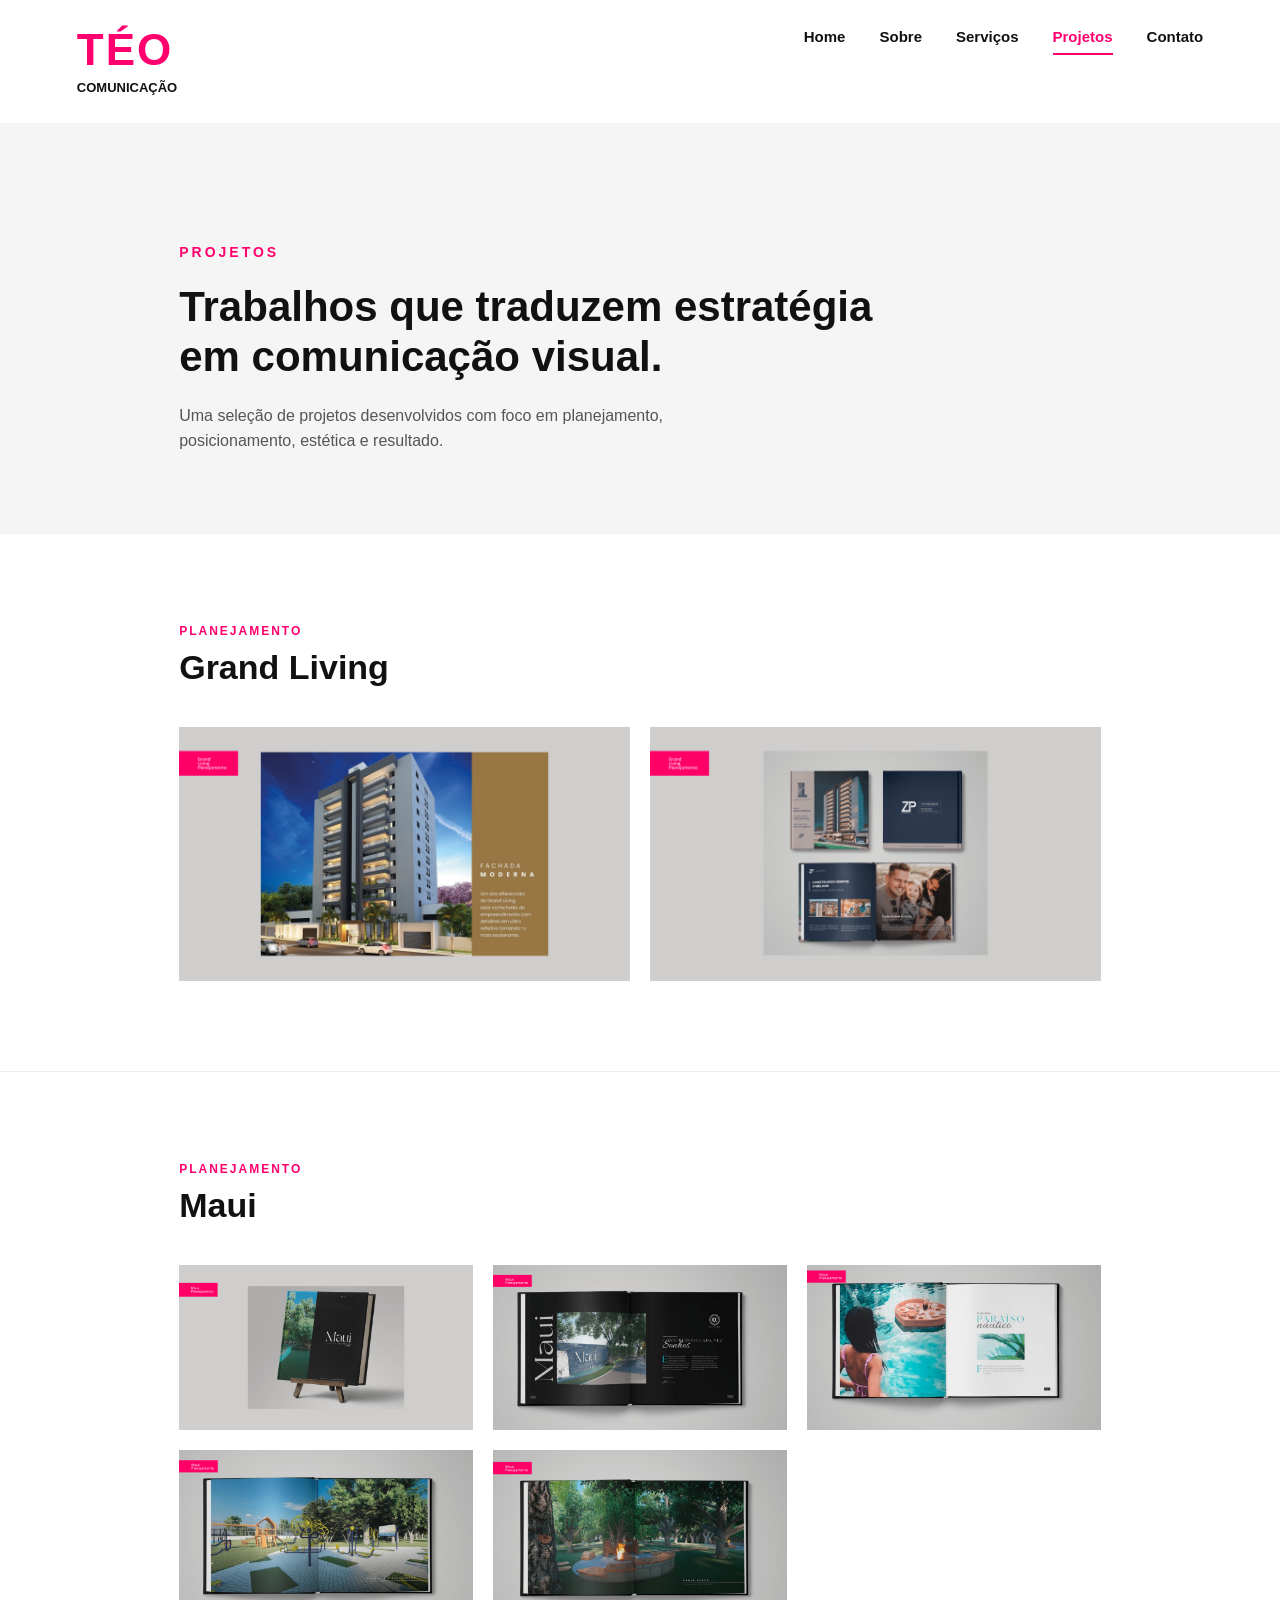
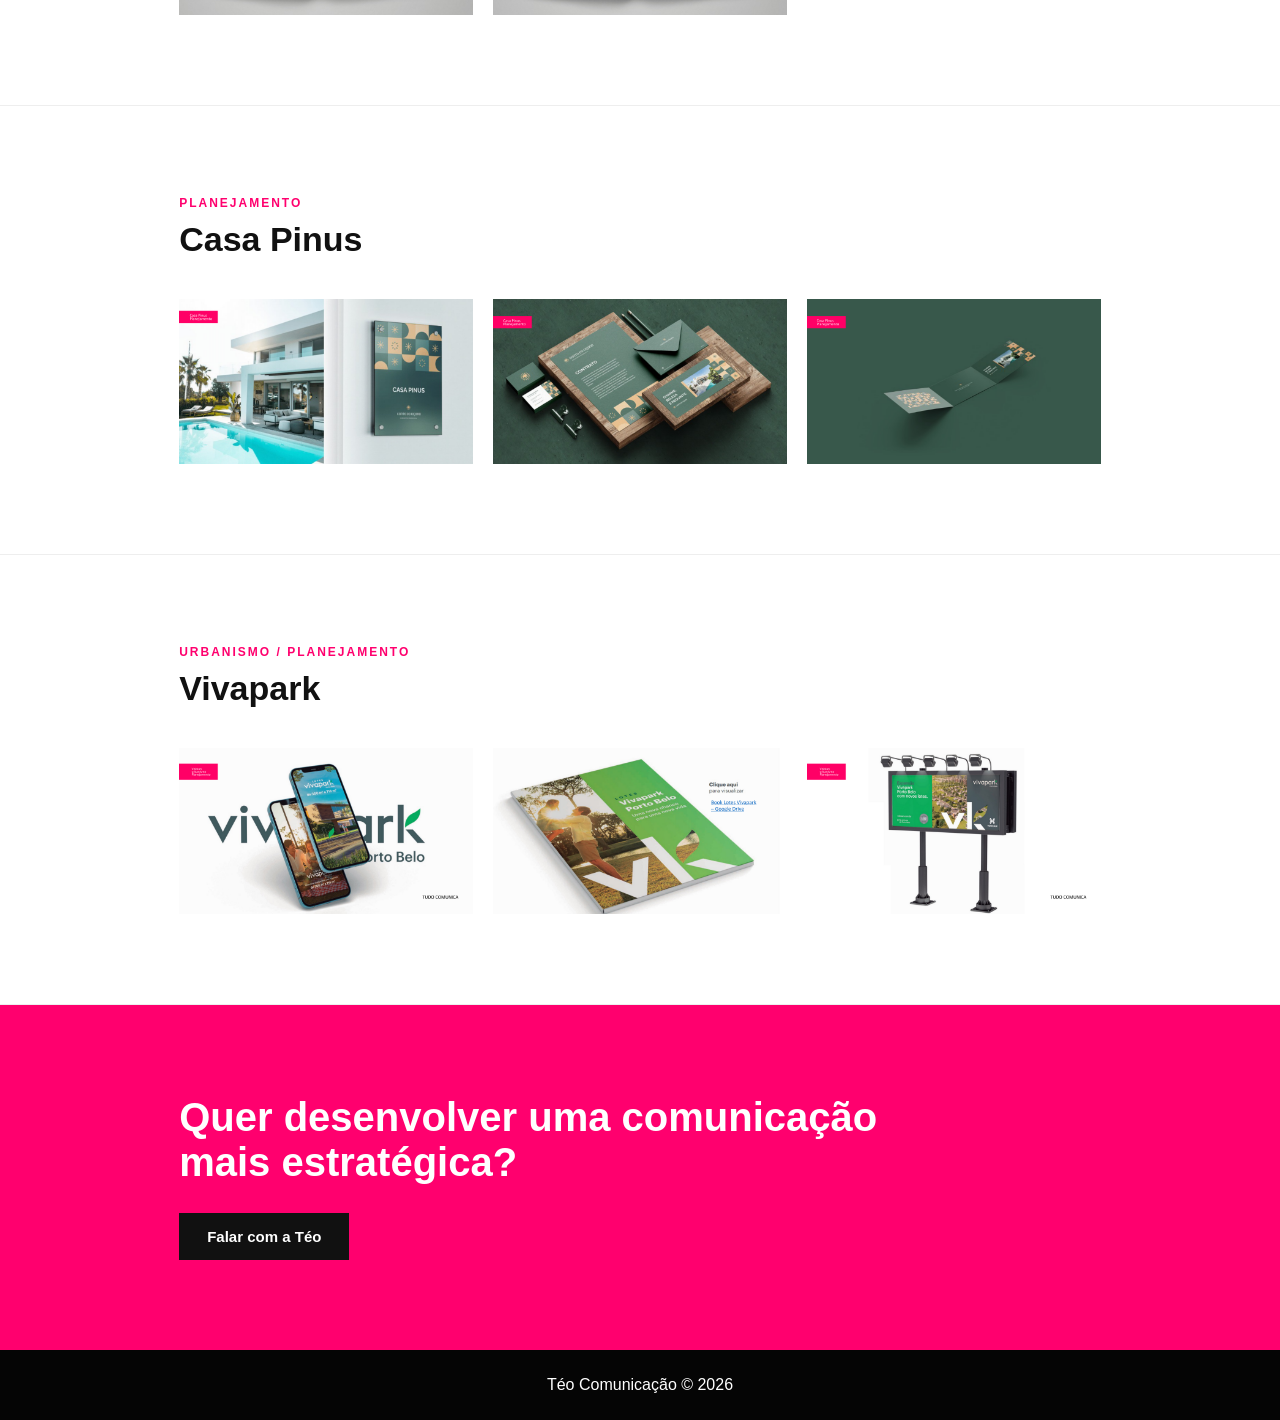
==== frontend/projetos.html @ a208e2cc "feat: cria página de projetos estilo portfólio" ====
<!DOCTYPE html>
<html lang="pt-BR">
<head>
  <meta charset="UTF-8" />
  <meta name="viewport" content="width=device-width, initial-scale=1.0" />
  <title>Projetos | Téo Comunicação</title>
  <link rel="stylesheet" href="css/style.css" />
</head>
<body>

  <header class="header page-header">
    <div class="brand">
      <h1>TÉO</h1>
      <span>COMUNICAÇÃO</span>
    </div>

    <nav class="menu">
      <a href="index.html">Home</a>
      <a href="sobre.html">Sobre</a>
      <a href="servicos.html">Serviços</a>
      <a href="projetos.html" class="active">Projetos</a>
      <a href="contato.html">Contato</a>
    </nav>
  </header>

  <main>

    <section class="page-hero">
      <span class="section-tag">Projetos</span>
      <h2>Trabalhos que traduzem estratégia em comunicação visual.</h2>
      <p>
        Uma seleção de projetos desenvolvidos com foco em planejamento,
        posicionamento, estética e resultado.
      </p>
    </section>

    <section class="project-detail">
      <div class="project-title">
        <span>Planejamento</span>
        <h2>Grand Living</h2>
      </div>

      <div class="project-gallery two-columns">
        <img src="assets/imagens/grand-living-01.png" alt="Projeto Grand Living">
        <img src="assets/imagens/grand-living-02.png" alt="Material Grand Living">
      </div>
    </section>

    <section class="project-detail">
      <div class="project-title">
        <span>Planejamento</span>
        <h2>Maui</h2>
      </div>

      <div class="project-gallery three-columns">
        <img src="assets/imagens/maui-01.png" alt="Projeto Maui">
        <img src="assets/imagens/maui-02.png" alt="Material Maui">
        <img src="assets/imagens/maui-03.png" alt="Material Maui">
        <img src="assets/imagens/maui-04.png" alt="Material Maui">
        <img src="assets/imagens/maui-05.png" alt="Material Maui">
      </div>
    </section>

    <section class="project-detail">
      <div class="project-title">
        <span>Planejamento</span>
        <h2>Casa Pinus</h2>
      </div>

      <div class="project-gallery three-columns">
        <img src="assets/imagens/casa-pinus-01.png" alt="Projeto Casa Pinus">
        <img src="assets/imagens/casa-pinus-02.png" alt="Material Casa Pinus">
        <img src="assets/imagens/casa-pinus-03.png" alt="Material Casa Pinus">
      </div>
    </section>

    <section class="project-detail">
      <div class="project-title">
        <span>Urbanismo / Planejamento</span>
        <h2>Vivapark</h2>
      </div>

      <div class="project-gallery three-columns">
        <img src="assets/imagens/vivapark-01.png" alt="Projeto Vivapark">
        <img src="assets/imagens/vivapark-02.png" alt="Book Vivapark">
        <img src="assets/imagens/vivapark-billboard.png" alt="Outdoor Vivapark">
      </div>
    </section>

    <section class="cta">
      <h2>Quer desenvolver uma comunicação mais estratégica?</h2>
      <a href="contato.html" class="btn-primary">Falar com a Téo</a>
    </section>

  </main>

  <footer class="footer">
    <p>Téo Comunicação © 2026</p>
  </footer>

</body>
</html>
---- frontend/css/style.css ----
* {
    margin: 0;
    padding: 0;
    box-sizing: border-box;
  }
  
  body {
    font-family: Arial, Helvetica, sans-serif;
    background: #fff;
    color: #111;
  }
  
  .header {
    width: 100%;
    padding: 28px 6%;
    position: absolute;
    top: 0;
    left: 0;
    z-index: 10;
  
    display: flex;
    justify-content: space-between;
    align-items: flex-start;
  }
  
  .brand h1 {
    color: #ff006e;
    font-size: 44px;
    line-height: 1;
    letter-spacing: 2px;
  }
  
  .brand span {
    display: block;
    margin-top: 8px;
    font-size: 13px;
    font-weight: 700;
    color: #111;
  }
  
  .menu {
    display: flex;
    gap: 34px;
  }
  
  .menu a {
    color: #111;
    text-decoration: none;
    font-weight: 700;
    font-size: 15px;
    padding-bottom: 8px;
  }
  
  .menu a:hover,
  .menu a.active {
    color: #ff006e;
    border-bottom: 2px solid #ff006e;
  }
  
  /* HERO */
  .hero {
    min-height: 78vh;
    padding: 170px 6% 90px;
  
    background:
      linear-gradient(rgba(0, 0, 0, 0.38), rgba(0, 0, 0, 0.38)),
      url("../assets/imagens/capa-cachorro.png");
  
    background-size: cover;
    background-position: center;
    color: #fff;
  
    display: flex;
    align-items: center;
  }
  
  .hero-content {
    max-width: 580px;
  }
  
  .section-tag {
    display: inline-block;
    margin-bottom: 22px;
    color: #ff006e;
    font-size: 14px;
    font-weight: 800;
    letter-spacing: 3px;
    text-transform: uppercase;
  }
  
  .hero h2 {
    font-size: 54px;
    line-height: 1.08;
    font-weight: 900;
    margin-bottom: 24px;
  }
  
  .hero p {
    max-width: 480px;
    font-size: 18px;
    line-height: 1.55;
    margin-bottom: 34px;
  }
  
  /* BOTÕES */
  .btn-primary,
  .btn-secondary {
    display: inline-block;
    text-decoration: none;
    font-weight: 800;
    font-size: 15px;
    padding: 15px 28px;
    transition: 0.3s;
  }
  
  .btn-primary {
    background: #ff006e;
    color: #fff;
  }
  
  .btn-primary:hover {
    background: #d9005d;
  }
  
  .btn-secondary {
    border: 2px solid #ff006e;
    color: #ff006e;
  }
  
  .btn-secondary:hover {
    background: #ff006e;
    color: #fff;
  }
  
  /* SOMOS */
  .somos-grid {
    display: grid;
    grid-template-columns: repeat(3, 1fr);
    background: #d9d9d9;
  }
  
  .somos-card {
    min-height: 250px;
    border-right: 1px solid #fff;
    overflow: hidden;
  }
  
  .somos-card:last-child {
    border-right: none;
  }
  
  .somos-card img {
    width: 100%;
    height: 100%;
    display: block;
    object-fit: cover;
  }
  
  /* SERVIÇOS */
  .services {
    padding: 70px 14% 90px;
    background: #fff;
  }
  
  .section-header {
    max-width: 760px;
    margin-bottom: 42px;
  }
  
  .section-header h2 {
    font-size: 38px;
    line-height: 1.18;
    font-weight: 900;
  }
  
  .services-grid {
    display: grid;
    grid-template-columns: repeat(3, 1fr);
    gap: 24px;
  }
  
  .service-card {
    min-height: 150px;
    padding: 28px 30px;
    background: #f3f3f3;
    border-top: 4px solid #ff006e;
  
    display: flex;
    align-items: center;
    gap: 24px;
  }
  
  .service-icon {
    color: #ff006e;
    flex-shrink: 0;
  }
  
  .service-card h3 {
    font-size: 20px;
    margin-bottom: 12px;
  }
  
  .service-card p {
    color: #444;
    font-size: 15px;
    line-height: 1.55;
  }
  
  /* SERVIÇOS EXTRAS */
  .services-extra {
    padding: 80px 14%;
    background: #f5f5f5;
  }
  
  .services-extra-grid {
    display: grid;
    grid-template-columns: repeat(3, 1fr);
    gap: 60px;
    text-align: center;
  }
  
  .service-extra .icon {
    color: #555;
    margin-bottom: 20px;
  }
  
  .service-extra h3 {
    font-size: 18px;
    letter-spacing: 2px;
    text-transform: uppercase;
    margin-bottom: 12px;
  }
  
  .service-extra .line {
    width: 60px;
    height: 2px;
    background: #d4af37;
    margin: 12px auto 20px;
  }
  
  .service-extra p {
    font-size: 14px;
    color: #666;
    line-height: 1.8;
  }
  
  /* PROJETOS */
  .projects-preview {
    padding: 90px 14%;
    background: #111;
    color: #fff;
  }
  
  .projects-preview .section-header h2 {
    color: #fff;
  }
  
  .projects-grid {
    display: grid;
    grid-template-columns: repeat(4, 1fr);
    gap: 30px;
    margin-bottom: 50px;
  }
  
  .project-card {
    background: #fff;
    color: #111;
    overflow: hidden;
    transition: 0.3s;
  }
  
  .project-card:hover {
    transform: translateY(-8px);
  }
  
  .project-card img {
    width: 100%;
    height: 280px;
    display: block;
    object-fit: contain;
    background: #d7d7d7;
    padding: 12px;
  }
  
  .project-card div {
    padding: 22px;
  }
  
  .project-card span {
    display: block;
    color: #ff006e;
    font-size: 12px;
    font-weight: 800;
    text-transform: uppercase;
    letter-spacing: 2px;
    margin-bottom: 8px;
  }
  
  .project-card h3 {
    font-size: 26px;
    font-weight: 900;
  }
  
  /* CTA */
  .cta {
    padding: 90px 14%;
    background: #ff006e;
    color: #fff;
  }
  
  .cta h2 {
    font-size: 40px;
    max-width: 700px;
    margin-bottom: 28px;
  }
  
  .cta .btn-primary {
    background: #111;
  }
  
  /* FOOTER */
  .footer {
    padding: 26px 8%;
    background: #050505;
    color: #fff;
    text-align: center;
  }
  
  /* RESPONSIVO */
  @media (max-width: 1100px) {
    .projects-grid {
      grid-template-columns: repeat(2, 1fr);
    }
  
    .project-card img {
      height: 260px;
    }
  }
  
  @media (max-width: 900px) {
    .header {
      position: relative;
      background: #fff;
      flex-direction: column;
      gap: 24px;
    }
  
    .menu {
      flex-wrap: wrap;
      gap: 18px;
    }
  
    .hero {
      padding-top: 90px;
      min-height: 70vh;
    }
  
    .hero h2 {
      font-size: 40px;
    }
  
    .somos-grid,
    .services-grid,
    .services-extra-grid,
    .projects-grid {
      grid-template-columns: 1fr;
    }
  
    .services,
    .services-extra,
    .projects-preview,
    .cta {
      padding: 70px 8%;
    }
  
    .section-header h2,
    .cta h2 {
      font-size: 32px;
    }
  
    .service-card {
      flex-direction: column;
      align-items: flex-start;
    }
  
    .project-card img {
      height: 300px;
    }
  }
  
  @media (max-width: 500px) {
    .brand h1 {
      font-size: 38px;
    }
  
    .hero h2 {
      font-size: 34px;
    }
  
    .hero p {
      font-size: 16px;
    }
  
    .project-card img {
      height: 240px;
    }
  }

  /* HEADER DA PÁGINA (fixa diferente da home) */
.page-header {
    position: relative;
    background: #fff;
  }
  
  /* HERO DA PÁGINA */
  .page-hero {
    padding: 120px 14% 80px;
    background: #f5f5f5;
  }
  
  .page-hero h2 {
    font-size: 42px;
    max-width: 700px;
    line-height: 1.2;
    margin-bottom: 20px;
  }
  
  .page-hero p {
    max-width: 500px;
    color: #555;
    line-height: 1.6;
  }
  
  /* BLOCO DE CADA PROJETO */
  .project-detail {
    padding: 90px 14%;
    border-bottom: 1px solid #eee;
  }
  
  /* TÍTULO DO PROJETO */
  .project-title {
    margin-bottom: 40px;
  }
  
  .project-title span {
    display: block;
    color: #ff006e;
    font-size: 12px;
    font-weight: 800;
    text-transform: uppercase;
    letter-spacing: 2px;
    margin-bottom: 10px;
  }
  
  .project-title h2 {
    font-size: 34px;
  }
  
  /* GALERIA */
  .project-gallery {
    display: grid;
    gap: 20px;
  }
  
  /* VARIAÇÕES DE GRID */
  .two-columns {
    grid-template-columns: repeat(2, 1fr);
  }
  
  .three-columns {
    grid-template-columns: repeat(3, 1fr);
  }
  
  /* IMAGENS */
  .project-gallery img {
    width: 100%;
    display: block;
    object-fit: cover;
    background: #e5e5e5;
    transition: 0.4s;
  }
  
  /* HOVER SUAVE */
  .project-gallery img:hover {
    transform: scale(1.03);
  }
  
  /* RESPONSIVO */
  @media (max-width: 1100px) {
    .two-columns,
    .three-columns {
      grid-template-columns: repeat(2, 1fr);
    }
  }
  
  @media (max-width: 700px) {
    .page-hero {
      padding: 80px 8%;
    }
  
    .project-detail {
      padding: 70px 8%;
    }
  
    .two-columns,
    .three-columns {
      grid-template-columns: 1fr;
    }
  
    .page-hero h2 {
      font-size: 32px;
    }
  
    .project-title h2 {
      font-size: 26px;
    }
  }
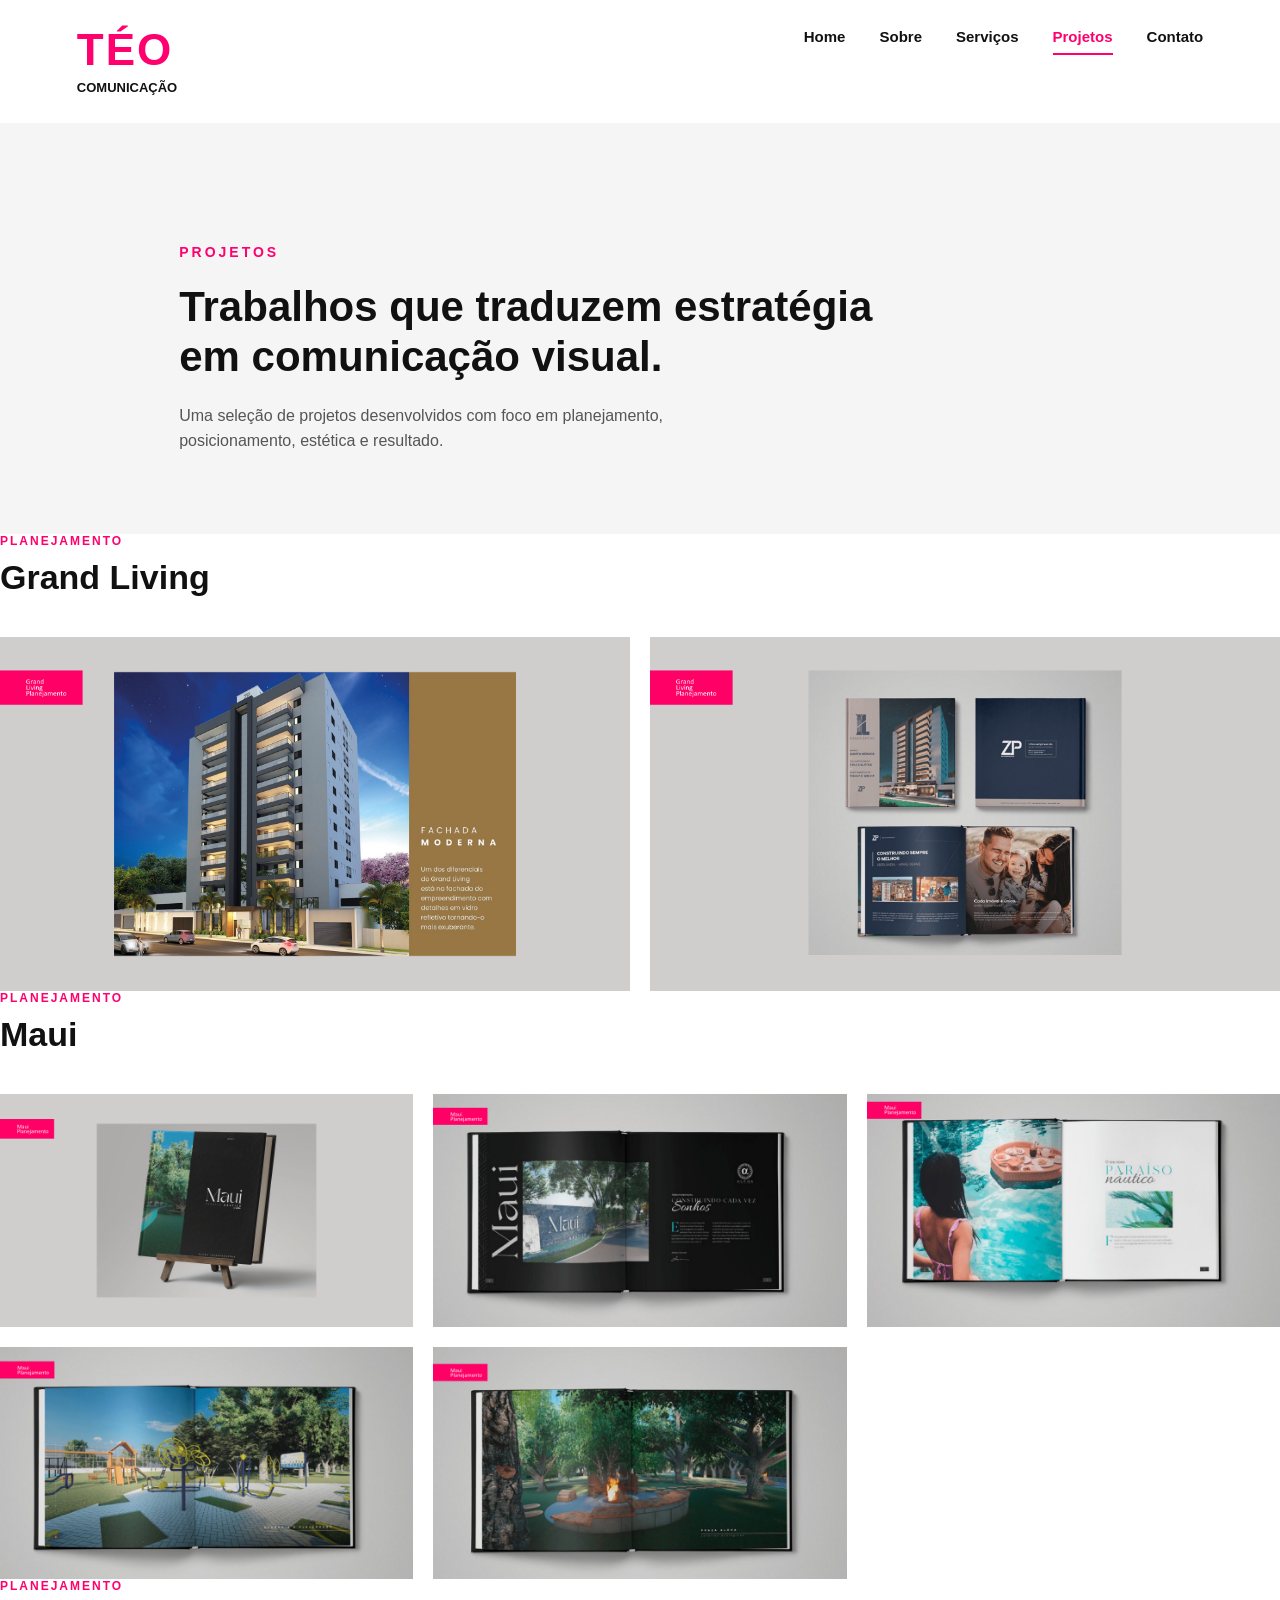
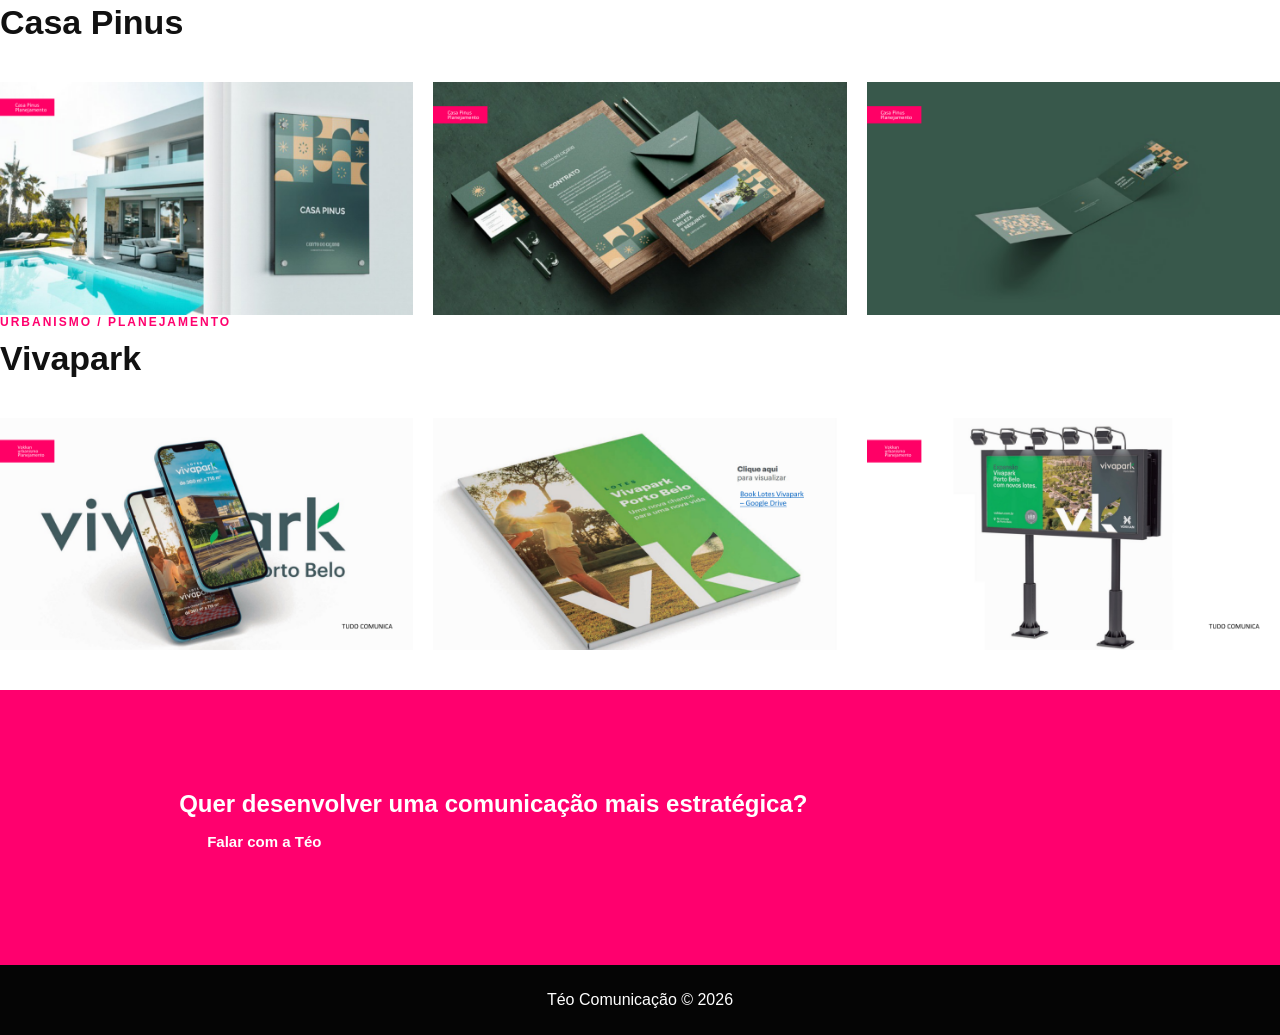
==== commit 58a75981: "style: ajusta contato, whatsapp e cta de projetos" ====
--- a/frontend/projetos.html
+++ b/frontend/projetos.html
@@ -89,7 +89,7 @@
 
     <section class="cta">
       <h2>Quer desenvolver uma comunicação mais estratégica?</h2>
-      <a href="contato.html" class="btn-primary">Falar com a Téo</a>
+      <a href="index.html#contato" class="btn-primary">Falar com a Téo</a>
     </section>
 
   </main>
--- a/frontend/css/style.css
+++ b/frontend/css/style.css
@@ -2,6 +2,10 @@
     margin: 0;
     padding: 0;
     box-sizing: border-box;
+  }
+  
+  html {
+    scroll-behavior: smooth;
   }
   
   body {
@@ -56,8 +60,20 @@
     color: #ff006e;
     border-bottom: 2px solid #ff006e;
   }
-  
-  /* HERO */
+
+  .menu .menu-contact {
+    background: #ff006e;
+    color: #fff;
+    padding: 10px 18px;
+    border-bottom: none;
+  }
+  
+  .menu .menu-contact:hover {
+    background: #d9005d;
+    color: #fff;
+    border-bottom: none;
+  }
+  
   .hero {
     min-height: 78vh;
     padding: 170px 6% 90px;
@@ -102,7 +118,6 @@
     margin-bottom: 34px;
   }
   
-  /* BOTÕES */
   .btn-primary,
   .btn-secondary {
     display: inline-block;
@@ -132,7 +147,21 @@
     color: #fff;
   }
   
-  /* SOMOS */
+  .about-intro {
+    padding: 90px 6%;
+    background: #fff;
+  }
+  
+  .about-intro p {
+    max-width: 1180px;
+    margin: 0 auto;
+    font-size: 34px;
+    line-height: 1.35;
+    font-weight: 500;
+    letter-spacing: 1px;
+    text-align: justify;
+  }
+  
   .somos-grid {
     display: grid;
     grid-template-columns: repeat(3, 1fr);
@@ -156,7 +185,6 @@
     object-fit: cover;
   }
   
-  /* SERVIÇOS */
   .services {
     padding: 70px 14% 90px;
     background: #fff;
@@ -206,7 +234,6 @@
     line-height: 1.55;
   }
   
-  /* SERVIÇOS EXTRAS */
   .services-extra {
     padding: 80px 14%;
     background: #f5f5f5;
@@ -221,6 +248,7 @@
   
   .service-extra .icon {
     color: #555;
+    font-size: 44px;
     margin-bottom: 20px;
   }
   
@@ -244,7 +272,6 @@
     line-height: 1.8;
   }
   
-  /* PROJETOS */
   .projects-preview {
     padding: 90px 14%;
     background: #111;
@@ -301,24 +328,110 @@
     font-weight: 900;
   }
   
-  /* CTA */
-  .cta {
-    padding: 90px 14%;
+  .contact-section {
+    padding: 100px 14%;
+    background: #fff;
+    display: grid;
+    grid-template-columns: 1fr 1fr;
+    gap: 70px;
+    align-items: start;
+  }
+  
+  .contact-info h2 {
+    font-size: 42px;
+    line-height: 1.15;
+    margin-bottom: 40px;
+  }
+  
+  .contact-details {
+    display: grid;
+    gap: 28px;
+  }
+  
+  .contact-details p {
+    font-size: 18px;
+    line-height: 1.5;
+  }
+  
+  .contact-details strong {
+    text-transform: uppercase;
+    font-weight: 900;
+  }
+  
+  .contact-form {
+    background: #f3f3f3;
+    padding: 40px;
+    border-top: 5px solid #ff006e;
+    display: flex;
+    flex-direction: column;
+    gap: 16px;
+  }
+  
+  .contact-form input,
+  .contact-form textarea {
+    width: 100%;
+    padding: 16px;
+    border: none;
+    background: #fff;
+    font-size: 15px;
+    font-family: Arial, Helvetica, sans-serif;
+    outline: none;
+  }
+  
+  .contact-form input:focus,
+  .contact-form textarea:focus {
+    border: 2px solid #ff006e;
+    padding: 14px;
+  }
+  
+  .contact-form button {
+    border: none;
     background: #ff006e;
     color: #fff;
-  }
-  
-  .cta h2 {
-    font-size: 40px;
-    max-width: 700px;
-    margin-bottom: 28px;
-  }
-  
-  .cta .btn-primary {
-    background: #111;
-  }
-  
-  /* FOOTER */
+    font-size: 15px;
+    font-weight: 900;
+    padding: 16px;
+    cursor: pointer;
+    transition: 0.3s;
+  }
+  
+  .contact-form button:hover {
+    background: #d9005d;
+  }
+  
+  .contact-form button:disabled {
+    opacity: 0.7;
+    cursor: not-allowed;
+  }
+
+  .whatsapp-btn {
+    display: inline-block;
+    margin-top: 28px;
+    background: #25d366;
+    color: #fff;
+    text-decoration: none;
+    font-weight: 900;
+    padding: 15px 24px;
+    border-radius: 0;
+  }
+  
+  .whatsapp-btn:hover {
+    opacity: 0.9;
+  }
+  
+  .form-message {
+    font-weight: 700;
+    font-size: 14px;
+  }
+  
+  .form-message.success {
+    color: green;
+  }
+  
+  .form-message.error {
+    color: #c3003f;
+  }
+  
   .footer {
     padding: 26px 8%;
     background: #050505;
@@ -326,93 +439,11 @@
     text-align: center;
   }
   
-  /* RESPONSIVO */
-  @media (max-width: 1100px) {
-    .projects-grid {
-      grid-template-columns: repeat(2, 1fr);
-    }
-  
-    .project-card img {
-      height: 260px;
-    }
-  }
-  
-  @media (max-width: 900px) {
-    .header {
-      position: relative;
-      background: #fff;
-      flex-direction: column;
-      gap: 24px;
-    }
-  
-    .menu {
-      flex-wrap: wrap;
-      gap: 18px;
-    }
-  
-    .hero {
-      padding-top: 90px;
-      min-height: 70vh;
-    }
-  
-    .hero h2 {
-      font-size: 40px;
-    }
-  
-    .somos-grid,
-    .services-grid,
-    .services-extra-grid,
-    .projects-grid {
-      grid-template-columns: 1fr;
-    }
-  
-    .services,
-    .services-extra,
-    .projects-preview,
-    .cta {
-      padding: 70px 8%;
-    }
-  
-    .section-header h2,
-    .cta h2 {
-      font-size: 32px;
-    }
-  
-    .service-card {
-      flex-direction: column;
-      align-items: flex-start;
-    }
-  
-    .project-card img {
-      height: 300px;
-    }
-  }
-  
-  @media (max-width: 500px) {
-    .brand h1 {
-      font-size: 38px;
-    }
-  
-    .hero h2 {
-      font-size: 34px;
-    }
-  
-    .hero p {
-      font-size: 16px;
-    }
-  
-    .project-card img {
-      height: 240px;
-    }
-  }
-
-  /* HEADER DA PÁGINA (fixa diferente da home) */
-.page-header {
+  .page-header {
     position: relative;
     background: #fff;
   }
   
-  /* HERO DA PÁGINA */
   .page-hero {
     padding: 120px 14% 80px;
     background: #f5f5f5;
@@ -431,13 +462,17 @@
     line-height: 1.6;
   }
   
-  /* BLOCO DE CADA PROJETO */
-  .project-detail {
-    padding: 90px 14%;
-    border-bottom: 1px solid #eee;
-  }
-  
-  /* TÍTULO DO PROJETO */
+  .project-detail:last-of-type {
+    border-bottom: none;
+  }
+
+  .cta {
+    padding: 100px 14%;
+    background: #ff006e;
+    color: #fff;
+    margin-top: 40px;
+  }
+  
   .project-title {
     margin-bottom: 40px;
   }
@@ -456,13 +491,11 @@
     font-size: 34px;
   }
   
-  /* GALERIA */
   .project-gallery {
     display: grid;
     gap: 20px;
   }
   
-  /* VARIAÇÕES DE GRID */
   .two-columns {
     grid-template-columns: repeat(2, 1fr);
   }
@@ -471,7 +504,6 @@
     grid-template-columns: repeat(3, 1fr);
   }
   
-  /* IMAGENS */
   .project-gallery img {
     width: 100%;
     display: block;
@@ -480,26 +512,77 @@
     transition: 0.4s;
   }
   
-  /* HOVER SUAVE */
   .project-gallery img:hover {
     transform: scale(1.03);
   }
   
-  /* RESPONSIVO */
   @media (max-width: 1100px) {
-    .two-columns,
-    .three-columns {
+    .projects-grid {
       grid-template-columns: repeat(2, 1fr);
     }
-  }
-  
-  @media (max-width: 700px) {
-    .page-hero {
-      padding: 80px 8%;
-    }
-  
-    .project-detail {
+  
+    .project-card img {
+      height: 260px;
+    }
+  
+    .contact-section {
+      grid-template-columns: 1fr;
+    }
+  }
+  
+  @media (max-width: 900px) {
+    .header {
+      position: relative;
+      background: #fff;
+      flex-direction: column;
+      gap: 24px;
+    }
+  
+    .menu {
+      flex-wrap: wrap;
+      gap: 18px;
+    }
+  
+    .hero {
+      padding-top: 90px;
+      min-height: 70vh;
+    }
+  
+    .hero h2 {
+      font-size: 40px;
+    }
+  
+    .about-intro p {
+      font-size: 24px;
+      text-align: left;
+    }
+  
+    .somos-grid,
+    .services-grid,
+    .services-extra-grid,
+    .projects-grid {
+      grid-template-columns: 1fr;
+    }
+  
+    .services,
+    .services-extra,
+    .projects-preview,
+    .contact-section {
       padding: 70px 8%;
+    }
+  
+    .section-header h2,
+    .contact-info h2 {
+      font-size: 32px;
+    }
+  
+    .service-card {
+      flex-direction: column;
+      align-items: flex-start;
+    }
+  
+    .project-card img {
+      height: 300px;
     }
   
     .two-columns,
@@ -507,11 +590,37 @@
       grid-template-columns: 1fr;
     }
   
-    .page-hero h2 {
-      font-size: 32px;
-    }
-  
-    .project-title h2 {
-      font-size: 26px;
+    .page-hero {
+      padding: 80px 8%;
+    }
+  
+    .project-detail {
+      padding: 70px 8%;
+    }
+  }
+  
+  @media (max-width: 500px) {
+    .brand h1 {
+      font-size: 38px;
+    }
+  
+    .hero h2 {
+      font-size: 34px;
+    }
+  
+    .hero p {
+      font-size: 16px;
+    }
+  
+    .about-intro p {
+      font-size: 20px;
+    }
+  
+    .contact-form {
+      padding: 28px;
+    }
+  
+    .project-card img {
+      height: 240px;
     }
   }
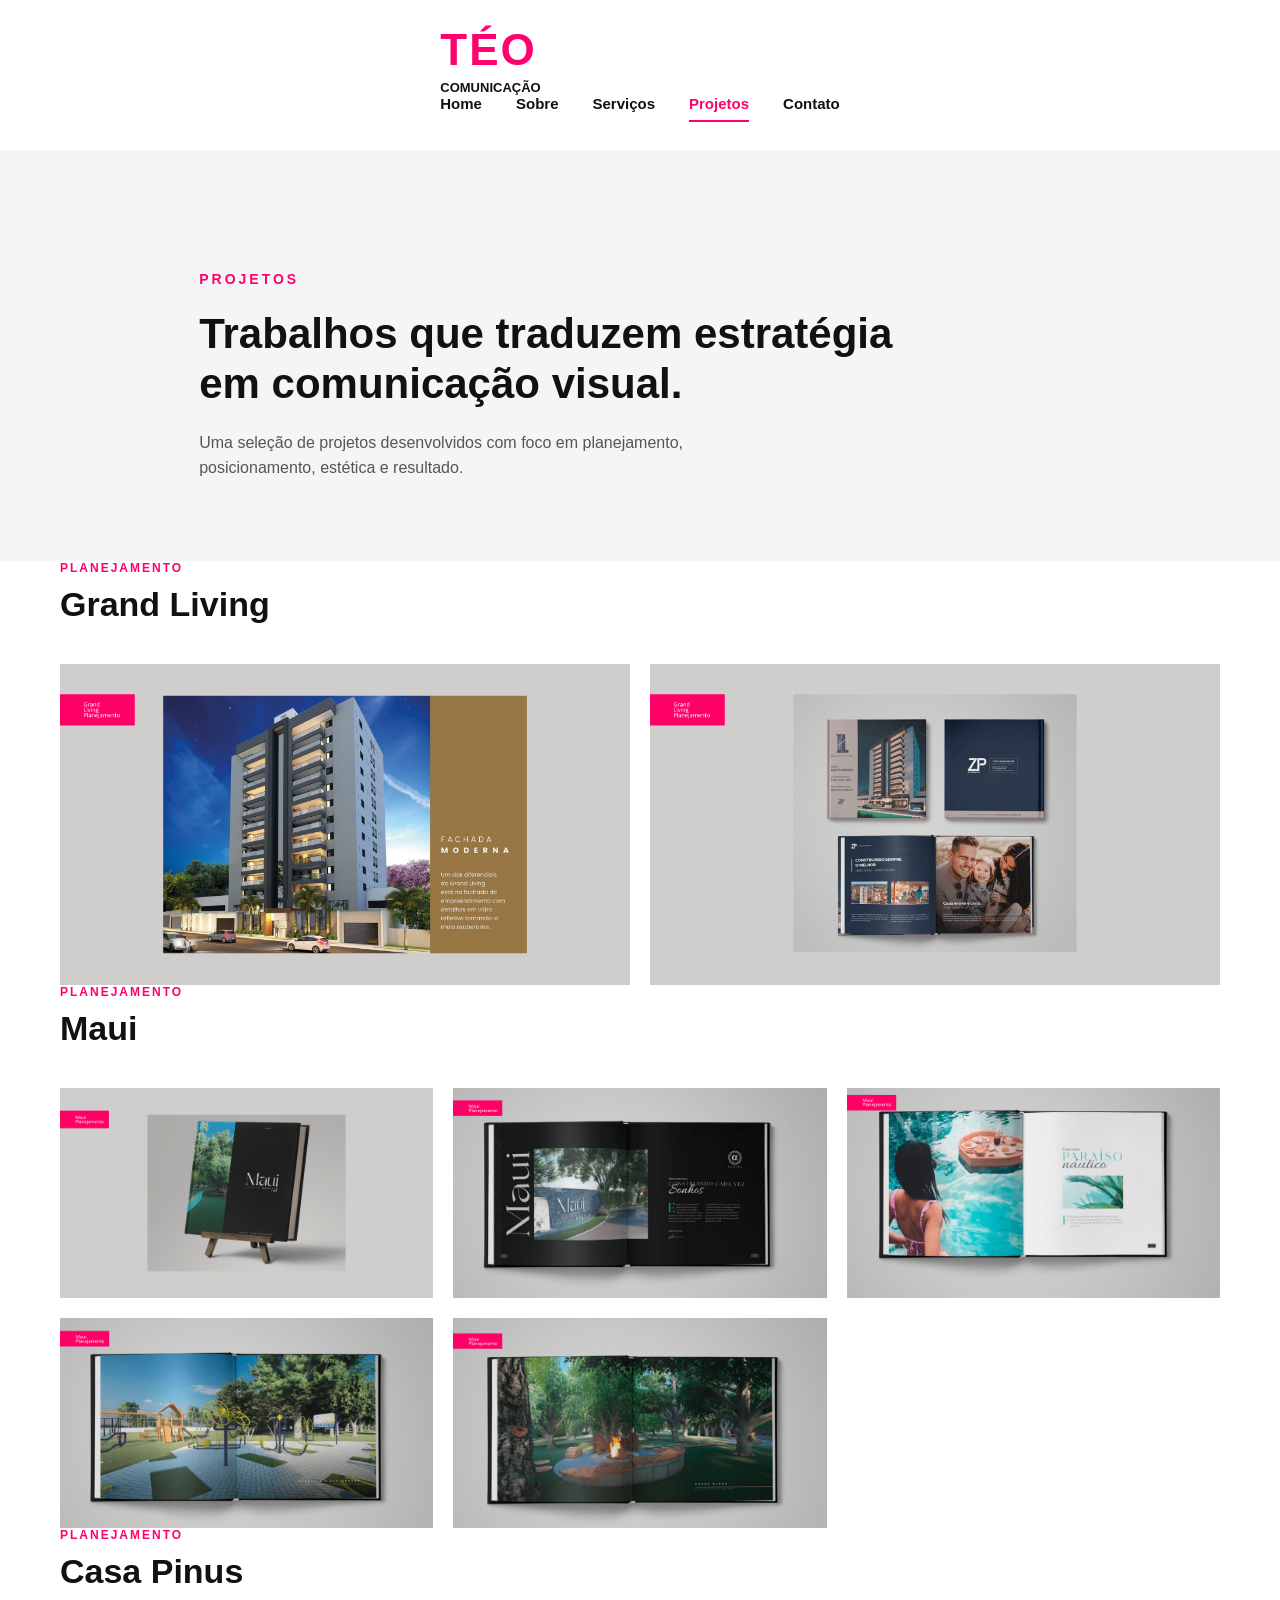
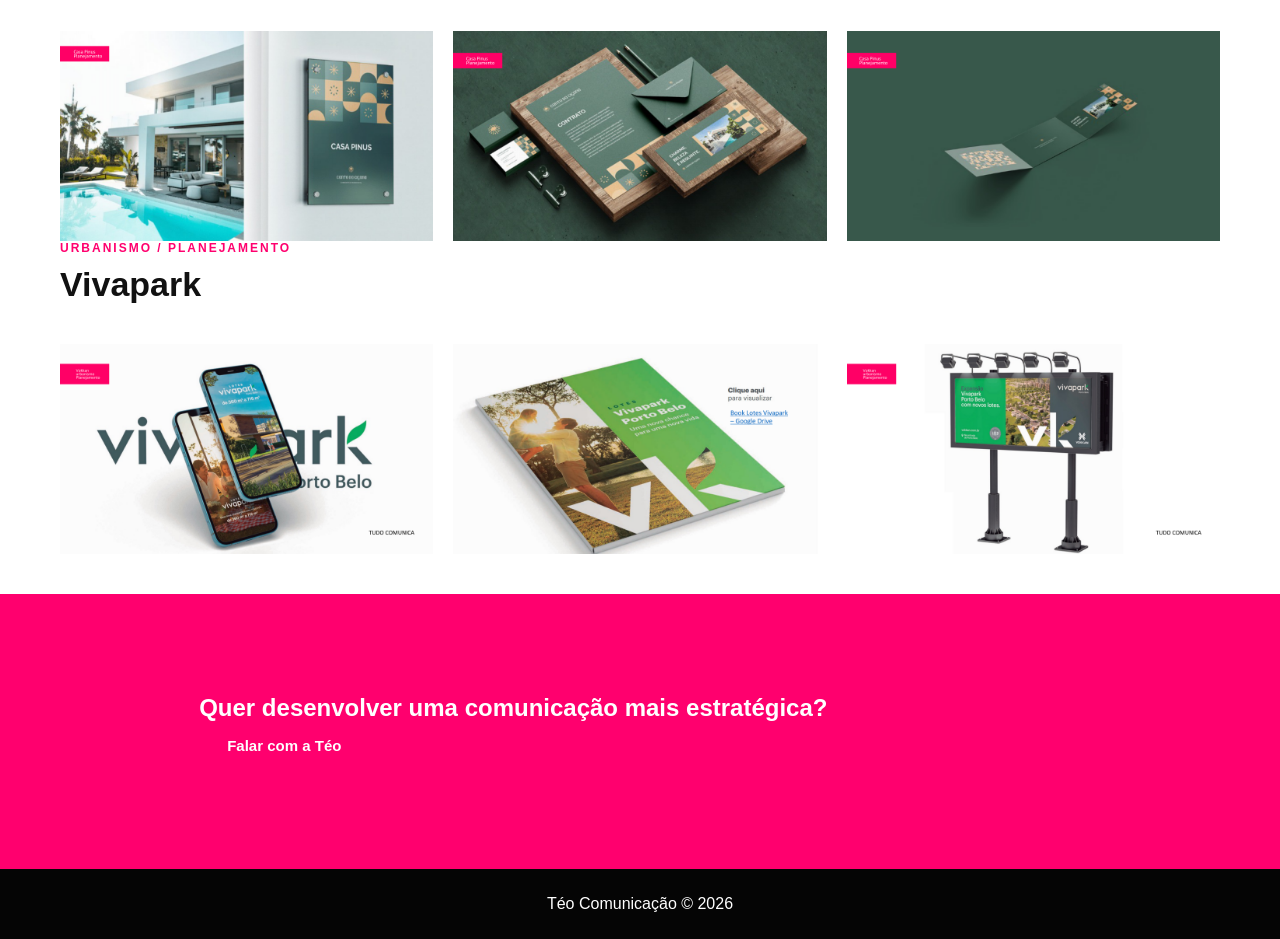
==== commit c0d9847a: "atualizacao da pagina de projetos adicionando espacamento nas bordas" ====
--- a/frontend/projetos.html
+++ b/frontend/projetos.html
@@ -9,93 +9,119 @@
 <body>
 
   <header class="header page-header">
-    <div class="brand">
-      <h1>TÉO</h1>
-      <span>COMUNICAÇÃO</span>
+    <div class="container">
+      <div class="brand">
+        <h1>TÉO</h1>
+        <span>COMUNICAÇÃO</span>
+      </div>
+
+      <nav class="menu">
+        <a href="index.html">Home</a>
+        <a href="sobre.html">Sobre</a>
+        <a href="servicos.html">Serviços</a>
+        <a href="projetos.html" class="active">Projetos</a>
+        <a href="contato.html">Contato</a>
+      </nav>
     </div>
-
-    <nav class="menu">
-      <a href="index.html">Home</a>
-      <a href="sobre.html">Sobre</a>
-      <a href="servicos.html">Serviços</a>
-      <a href="projetos.html" class="active">Projetos</a>
-      <a href="contato.html">Contato</a>
-    </nav>
   </header>
 
   <main>
 
     <section class="page-hero">
-      <span class="section-tag">Projetos</span>
-      <h2>Trabalhos que traduzem estratégia em comunicação visual.</h2>
-      <p>
-        Uma seleção de projetos desenvolvidos com foco em planejamento,
-        posicionamento, estética e resultado.
-      </p>
+      <div class="container">
+        <span class="section-tag">Projetos</span>
+        <h2>Trabalhos que traduzem estratégia em comunicação visual.</h2>
+        <p>
+          Uma seleção de projetos desenvolvidos com foco em planejamento,
+          posicionamento, estética e resultado.
+        </p>
+      </div>
     </section>
 
+    <!-- PROJETOS -->
     <section class="project-detail">
-      <div class="project-title">
-        <span>Planejamento</span>
-        <h2>Grand Living</h2>
-      </div>
+      <div class="container">
 
-      <div class="project-gallery two-columns">
-        <img src="assets/imagens/grand-living-01.png" alt="Projeto Grand Living">
-        <img src="assets/imagens/grand-living-02.png" alt="Material Grand Living">
+        <div class="project-title">
+          <span>Planejamento</span>
+          <h2>Grand Living</h2>
+        </div>
+
+        <div class="project-gallery two-columns">
+          <img src="assets/imagens/grand-living-01.png" alt="Projeto Grand Living">
+          <img src="assets/imagens/grand-living-02.png" alt="Material Grand Living">
+        </div>
+
       </div>
     </section>
 
     <section class="project-detail">
-      <div class="project-title">
-        <span>Planejamento</span>
-        <h2>Maui</h2>
-      </div>
+      <div class="container">
 
-      <div class="project-gallery three-columns">
-        <img src="assets/imagens/maui-01.png" alt="Projeto Maui">
-        <img src="assets/imagens/maui-02.png" alt="Material Maui">
-        <img src="assets/imagens/maui-03.png" alt="Material Maui">
-        <img src="assets/imagens/maui-04.png" alt="Material Maui">
-        <img src="assets/imagens/maui-05.png" alt="Material Maui">
+        <div class="project-title">
+          <span>Planejamento</span>
+          <h2>Maui</h2>
+        </div>
+
+        <div class="project-gallery three-columns">
+          <img src="assets/imagens/maui-01.png">
+          <img src="assets/imagens/maui-02.png">
+          <img src="assets/imagens/maui-03.png">
+          <img src="assets/imagens/maui-04.png">
+          <img src="assets/imagens/maui-05.png">
+        </div>
+
       </div>
     </section>
 
     <section class="project-detail">
-      <div class="project-title">
-        <span>Planejamento</span>
-        <h2>Casa Pinus</h2>
-      </div>
+      <div class="container">
 
-      <div class="project-gallery three-columns">
-        <img src="assets/imagens/casa-pinus-01.png" alt="Projeto Casa Pinus">
-        <img src="assets/imagens/casa-pinus-02.png" alt="Material Casa Pinus">
-        <img src="assets/imagens/casa-pinus-03.png" alt="Material Casa Pinus">
+        <div class="project-title">
+          <span>Planejamento</span>
+          <h2>Casa Pinus</h2>
+        </div>
+
+        <div class="project-gallery three-columns">
+          <img src="assets/imagens/casa-pinus-01.png">
+          <img src="assets/imagens/casa-pinus-02.png">
+          <img src="assets/imagens/casa-pinus-03.png">
+        </div>
+
       </div>
     </section>
 
     <section class="project-detail">
-      <div class="project-title">
-        <span>Urbanismo / Planejamento</span>
-        <h2>Vivapark</h2>
-      </div>
+      <div class="container">
 
-      <div class="project-gallery three-columns">
-        <img src="assets/imagens/vivapark-01.png" alt="Projeto Vivapark">
-        <img src="assets/imagens/vivapark-02.png" alt="Book Vivapark">
-        <img src="assets/imagens/vivapark-billboard.png" alt="Outdoor Vivapark">
+        <div class="project-title">
+          <span>Urbanismo / Planejamento</span>
+          <h2>Vivapark</h2>
+        </div>
+
+        <div class="project-gallery three-columns">
+          <img src="assets/imagens/vivapark-01.png">
+          <img src="assets/imagens/vivapark-02.png">
+          <img src="assets/imagens/vivapark-billboard.png">
+        </div>
+
       </div>
     </section>
 
+    <!-- CTA -->
     <section class="cta">
-      <h2>Quer desenvolver uma comunicação mais estratégica?</h2>
-      <a href="index.html#contato" class="btn-primary">Falar com a Téo</a>
+      <div class="container">
+        <h2>Quer desenvolver uma comunicação mais estratégica?</h2>
+        <a href="index.html#contato" class="btn-primary">Falar com a Téo</a>
+      </div>
     </section>
 
   </main>
 
   <footer class="footer">
-    <p>Téo Comunicação © 2026</p>
+    <div class="container">
+      <p>Téo Comunicação © 2026</p>
+    </div>
   </footer>
 
 </body>
--- a/frontend/css/style.css
+++ b/frontend/css/style.css
@@ -270,6 +270,12 @@
     font-size: 14px;
     color: #666;
     line-height: 1.8;
+  }
+
+  .container {
+    max-width: 1200px;
+    margin: 0 auto;
+    padding: 0 20px;
   }
   
   .projects-preview {
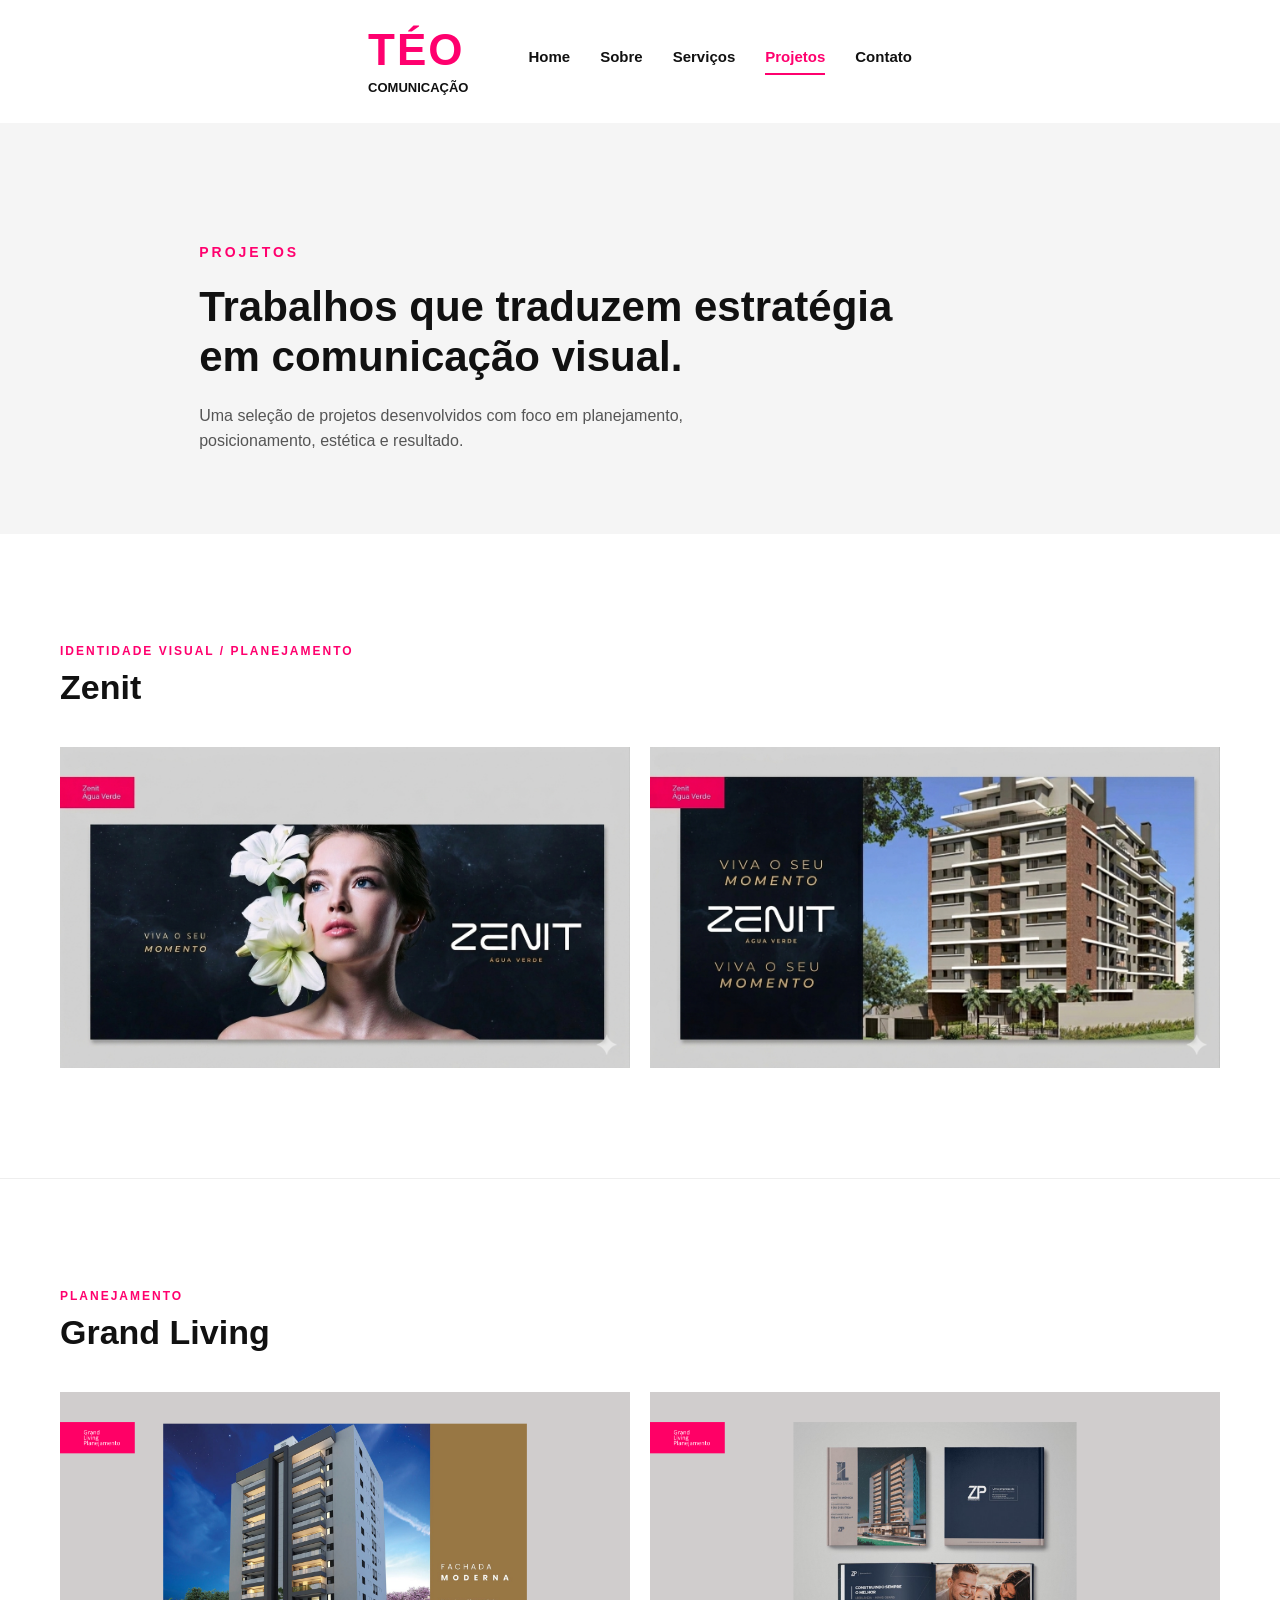
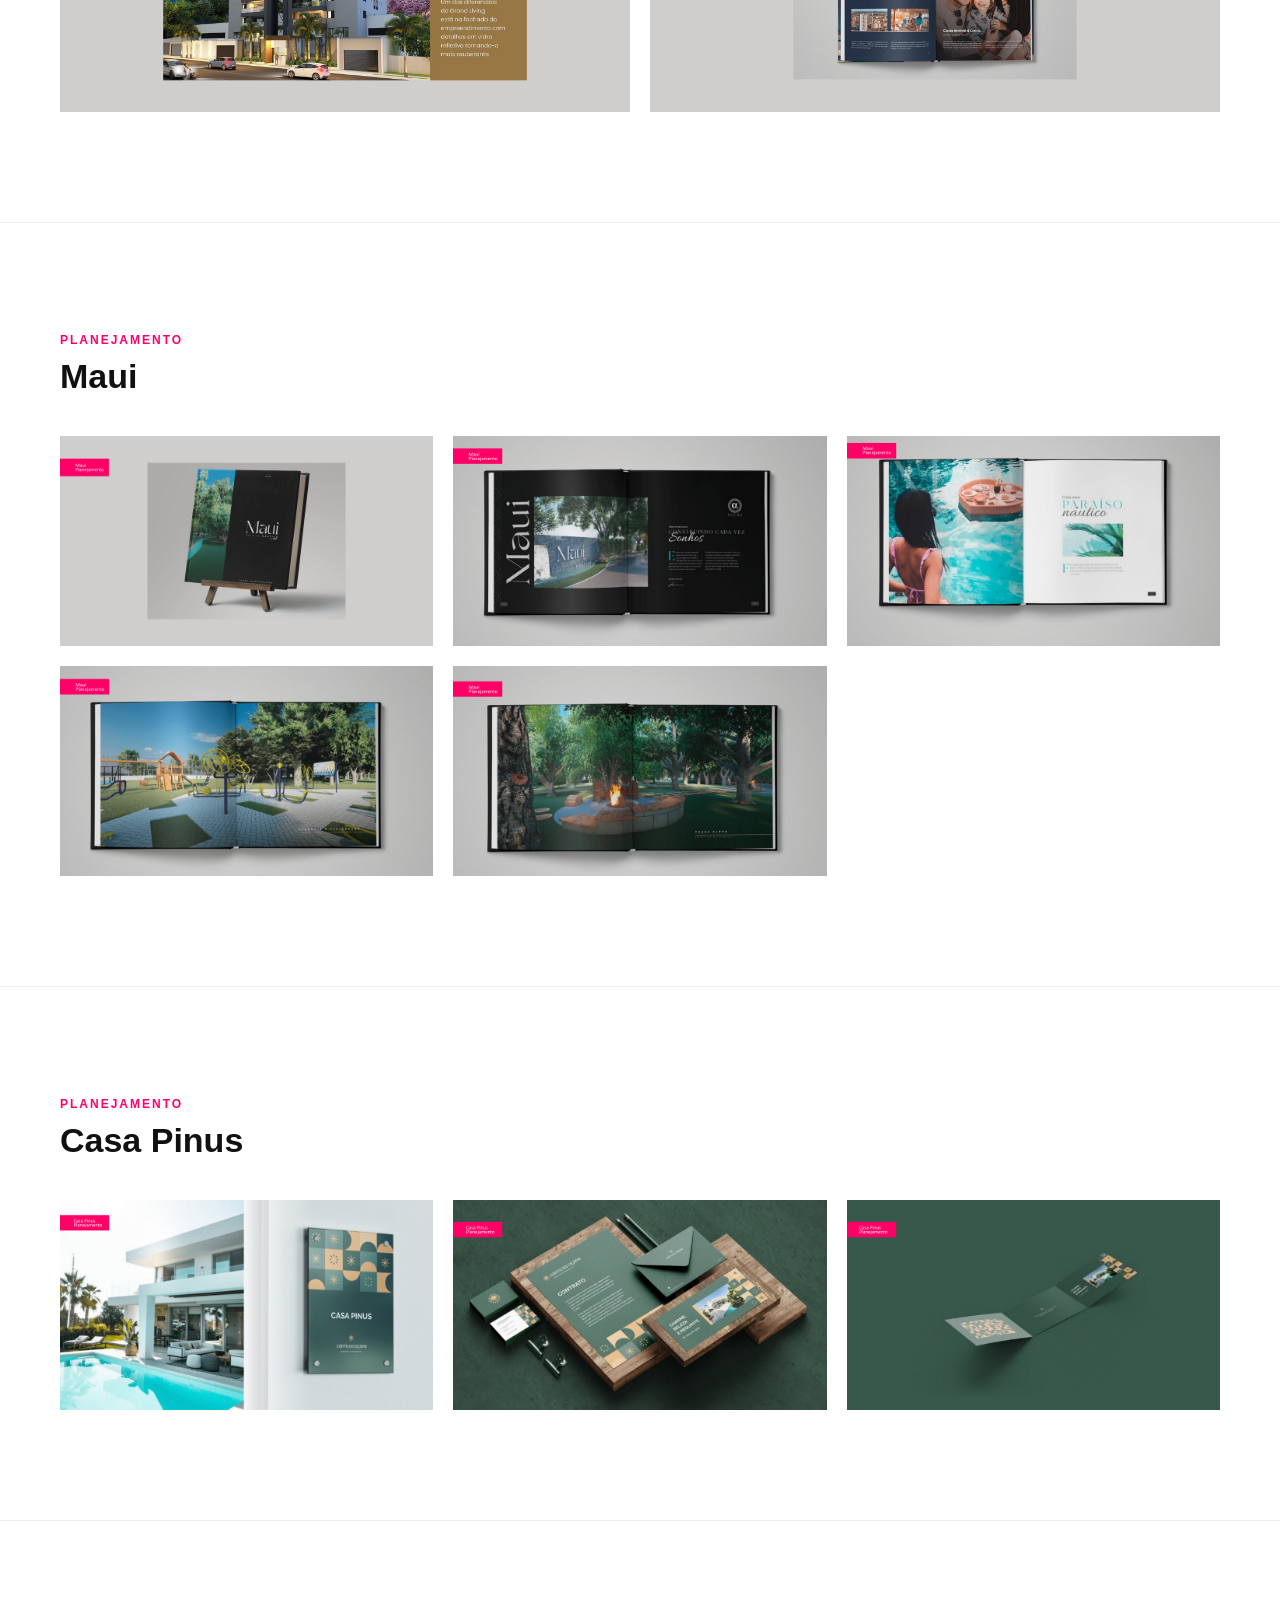
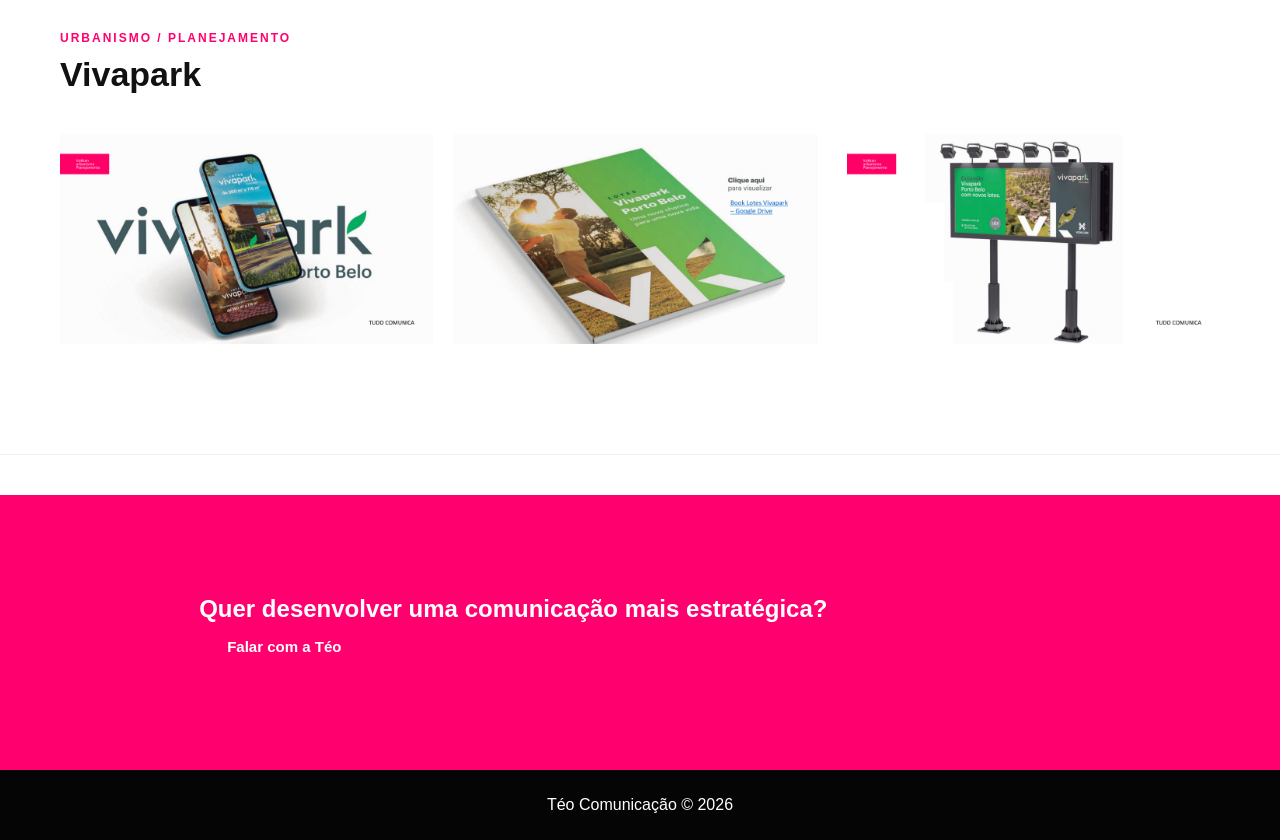
==== commit faad810e: "adicionando o projeto zenit" ====
--- a/frontend/projetos.html
+++ b/frontend/projetos.html
@@ -39,6 +39,22 @@
     </section>
 
     <!-- PROJETOS -->
+    <section class="project-detail">
+      <div class="container">
+    
+        <div class="project-title">
+          <span>Identidade Visual / Planejamento</span>
+          <h2>Zenit</h2>
+        </div>
+    
+        <div class="project-gallery two-columns">
+          <img src="assets/imagens/zenit-identidade.png" alt="Identidade visual Zenit">
+          <img src="assets/imagens/zenit-predio.png" alt="Projeto Zenit">
+        </div>
+    
+      </div>
+    </section>
+    
     <section class="project-detail">
       <div class="container">
 
--- a/frontend/css/style.css
+++ b/frontend/css/style.css
@@ -26,6 +26,16 @@
     justify-content: space-between;
     align-items: flex-start;
   }
+
+  .header .container {
+    display: flex;
+    justify-content: space-between;
+    align-items: center;
+  }
+
+  .brand {
+    margin-right: 60px;
+  }
   
   .brand h1 {
     color: #ff006e;
@@ -44,7 +54,8 @@
   
   .menu {
     display: flex;
-    gap: 34px;
+    gap: 30px;
+    margin-left: auto;
   }
   
   .menu a {
@@ -166,6 +177,7 @@
     display: grid;
     grid-template-columns: repeat(3, 1fr);
     background: #d9d9d9;
+    margin: 10px;
   }
   
   .somos-card {
@@ -467,6 +479,11 @@
     color: #555;
     line-height: 1.6;
   }
+
+  .project-detail {
+    padding: 110px 0;
+    border-bottom: 1px solid #eee;
+  }
   
   .project-detail:last-of-type {
     border-bottom: none;
@@ -629,4 +646,41 @@
     .project-card img {
       height: 240px;
     }
-  }+  }
+
+  /* CLIENTES */
+
+.clientes {
+  padding: 100px 14%;
+  background: #f7f7f7;
+  text-align: center;
+}
+
+.clientes h2 {
+  font-size: 36px;
+  margin: 20px 0 40px;
+  color: #111;
+}
+
+.clientes-image {
+  display: flex;
+  justify-content: center;
+  align-items: center;
+}
+
+.clientes-image img {
+  max-width: 100%;
+  height: auto;
+  border-radius: 12px;
+}
+
+/* RESPONSIVO */
+@media (max-width: 768px) {
+  .clientes {
+    padding: 60px 20px;
+  }
+
+  .clientes h2 {
+    font-size: 26px;
+  }
+}
